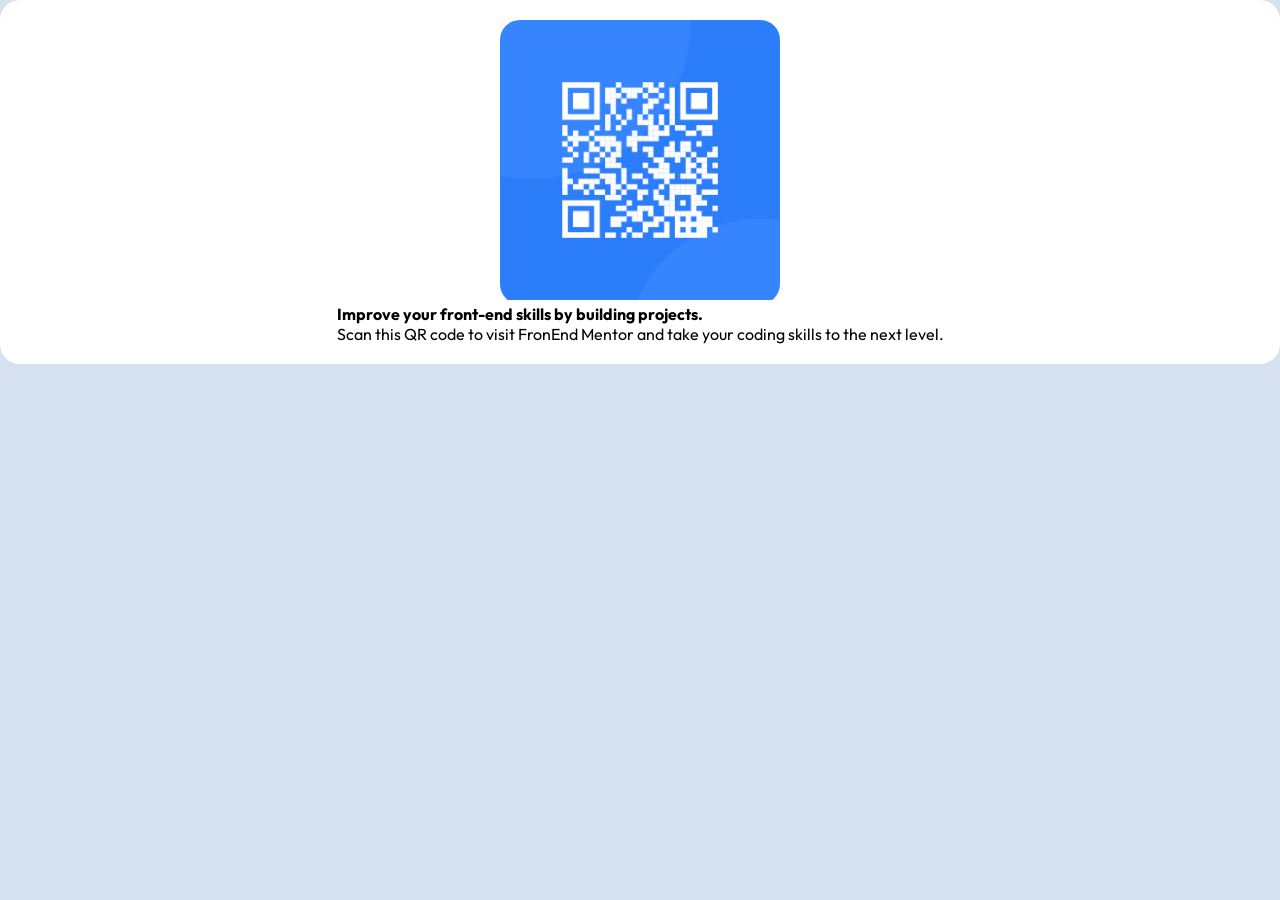
==== index.html @ ebc79e24 "Primer commit: Estructura y diseño del QR" ====
<!DOCTYPE html>
<html lang="ES">

<head>
    <meta charset="UTF-8">
    <link rel="stylesheet" href="style.css">
    <link rel="preconnect" href="https://fonts.googleapis.com">
<link rel="preconnect" href="https://fonts.gstatic.com" crossorigin>
<link href="https://fonts.googleapis.com/css2?family=Outfit:wght@400;700&display=swap" rel="stylesheet">
</head>

<body>
    <article class="card">
        <div class="qr">
            <img class="image" src="qr-code-component-main/images/image-qr-code.png" alt="QR code">
        </div>
        <div class="text">
            <p class="bold">Improve your front-end skills by building projects.</p>
            <p class="normal">Scan this QR code to visit FronEnd Mentor and take your coding skills to the next level.</p>
        </div>
    </article>
</body>
---- style.css ----
* {
    margin: 0;
    padding: 0;
    box-sizing: border-box;
}

body {
        background:  hsl(212, 45%, 89%);
}

.card {
    background: white;
    padding: 20px;
    display: flex;
    flex-direction: column;
    align-items: center;
    justify-content: center;
    border-radius: 20px;
}

.image {
    width: 280px;
    object-fit: cover;

}

.qr {
    border-radius: 20px;
    overflow: hidden;
}

.normal {
    font-family: outfit, sans-serif;
    font-weight: 400;
}

.bold {
    font-family: outfit, sans-serif;
    font-weight: 700;
}

.text {

}
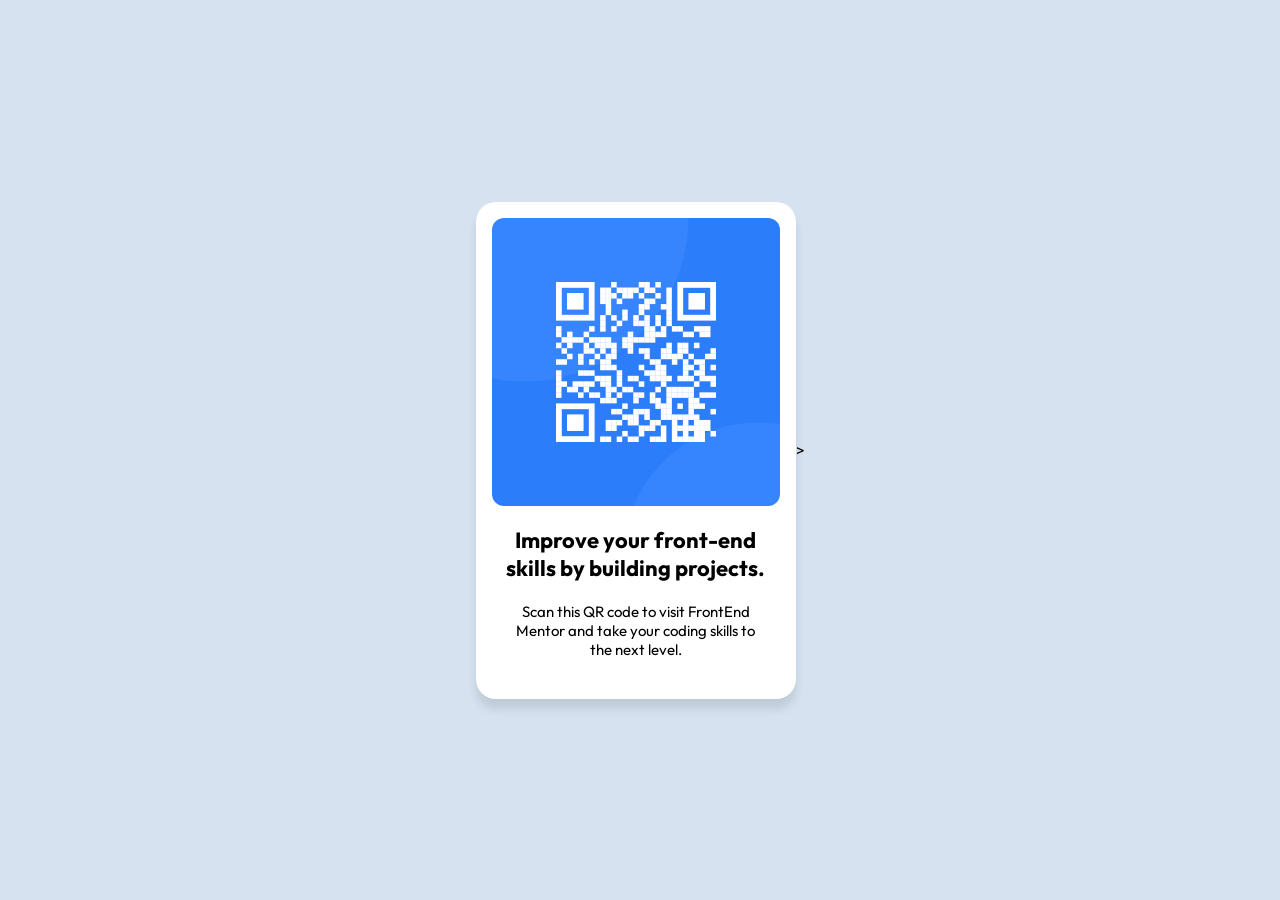
==== commit d3f6c273: "quinta versión" ====
--- a/index.html
+++ b/index.html
@@ -1,22 +1,25 @@
 <!DOCTYPE html>
-<html lang="ES">
+<html lang="es">
 
 <head>
     <meta charset="UTF-8">
-    <link rel="stylesheet" href="style.css">
+    <meta name="viewport" content="width=device-width, initial-scale=1.0">
+    <title>Qu Code Card</title>
+    <link rel="icon" type="image/x-icon" sizes="32x32" href="images/favicon-32x32.png">
+    <link rel="stylesheet" href="styles.css">
     <link rel="preconnect" href="https://fonts.googleapis.com">
 <link rel="preconnect" href="https://fonts.gstatic.com" crossorigin>
 <link href="https://fonts.googleapis.com/css2?family=Outfit:wght@400;700&display=swap" rel="stylesheet">
 </head>
 
 <body>
-    <article class="card">
-        <div class="qr">
-            <img class="image" src="qr-code-component-main/images/image-qr-code.png" alt="QR code">
+    <section class="card">
+        <div class="qr-container">
+            <img src="images/image-qr-code.png" class="image" alt="Qr Code">
         </div>
         <div class="text">
-            <p class="bold">Improve your front-end skills by building projects.</p>
-            <p class="normal">Scan this QR code to visit FronEnd Mentor and take your coding skills to the next level.</p>
+            <h1 class="title">Improve your front-end skills by building projects.</h1>
+            <p class="description">Scan this QR code to visit FrontEnd Mentor and take your coding skills to the next level.</p>
         </div>
-    </article>
-</body>+    </section>
+</body>>
--- a/styles.css
+++ b/styles.css
@@ -0,0 +1,58 @@
+* {
+    margin: 0;
+    padding: 0;
+    box-sizing: border-box;
+}
+
+:root {
+    --background:hsl(212, 45%, 89%);
+    --card:white;
+    --title:hsl(218, 44%, 22%);
+    --description:hsl(216, 15%, 48%);
+}
+
+body {
+    background: var(--background);
+    display: flex;
+    min-height: 100vh;
+    justify-content: center;
+    align-items: center;
+    font-family: "Outfit", sans-serif;
+}
+
+.card {
+    background: var(--card);
+    width: 320px;
+    border-radius: 20px;
+    padding: 16px;
+    box-shadow: 0 10px 10px rgba(0, 0, 0, 0.1);
+}
+
+.qr-container {
+overflow: hidden;
+border-radius: 12px;
+margin-bottom: 20px;
+}
+
+.image {
+width: 100%;
+display: block;
+}
+
+.text {
+    text-align: center;
+}
+
+.title {
+    font-weight: 700;
+    font-size: 22px;
+    margin-bottom: 20px;
+    padding: 0 10px;
+}
+
+.description {
+    font-weight: 400;
+    font-size: 15px;
+    margin-bottom: 24px;
+    padding: 0 15px;
+}
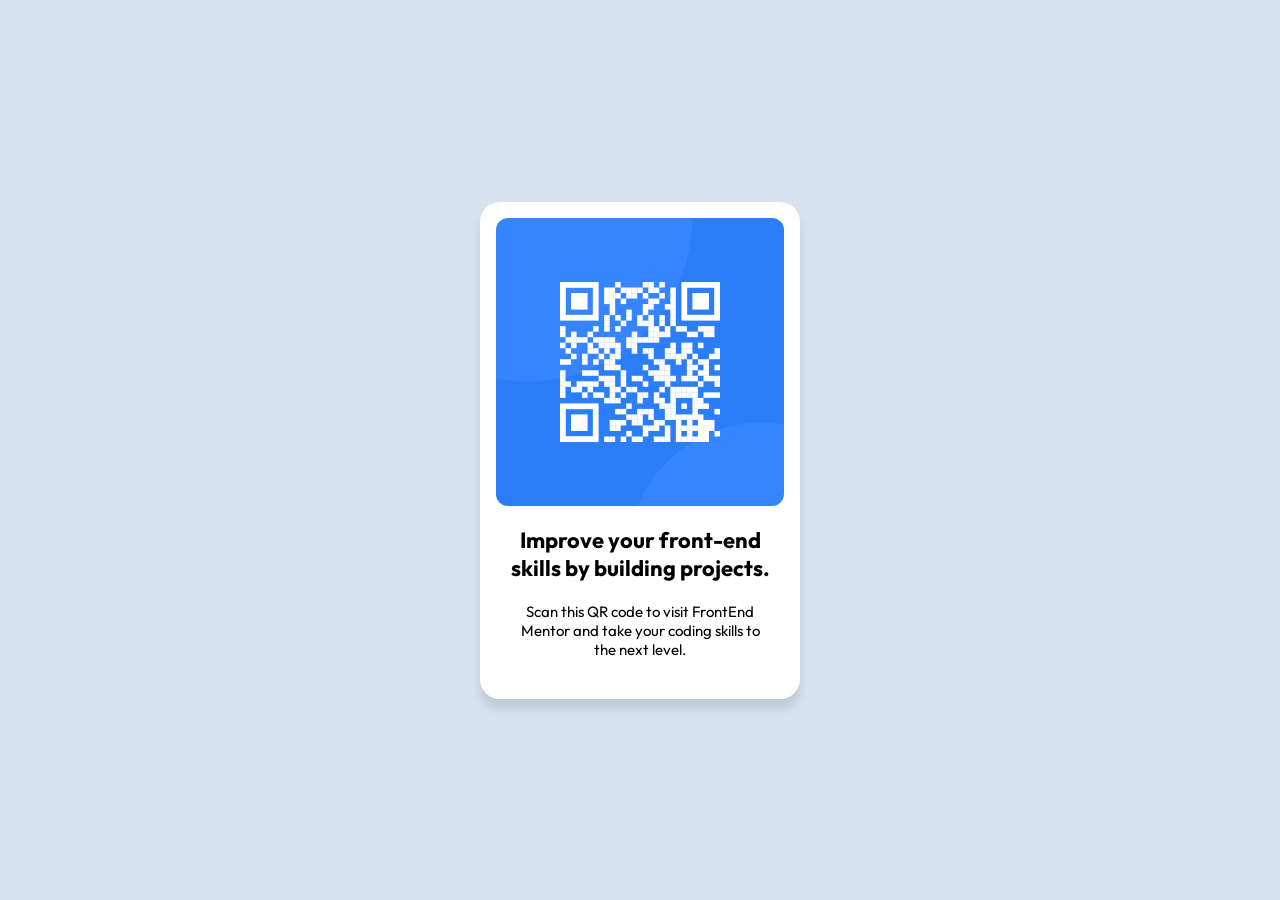
==== commit c899dbd1: "sexta versión" ====
--- a/index.html
+++ b/index.html
@@ -22,4 +22,4 @@
             <p class="description">Scan this QR code to visit FrontEnd Mentor and take your coding skills to the next level.</p>
         </div>
     </section>
-</body>>+</body>
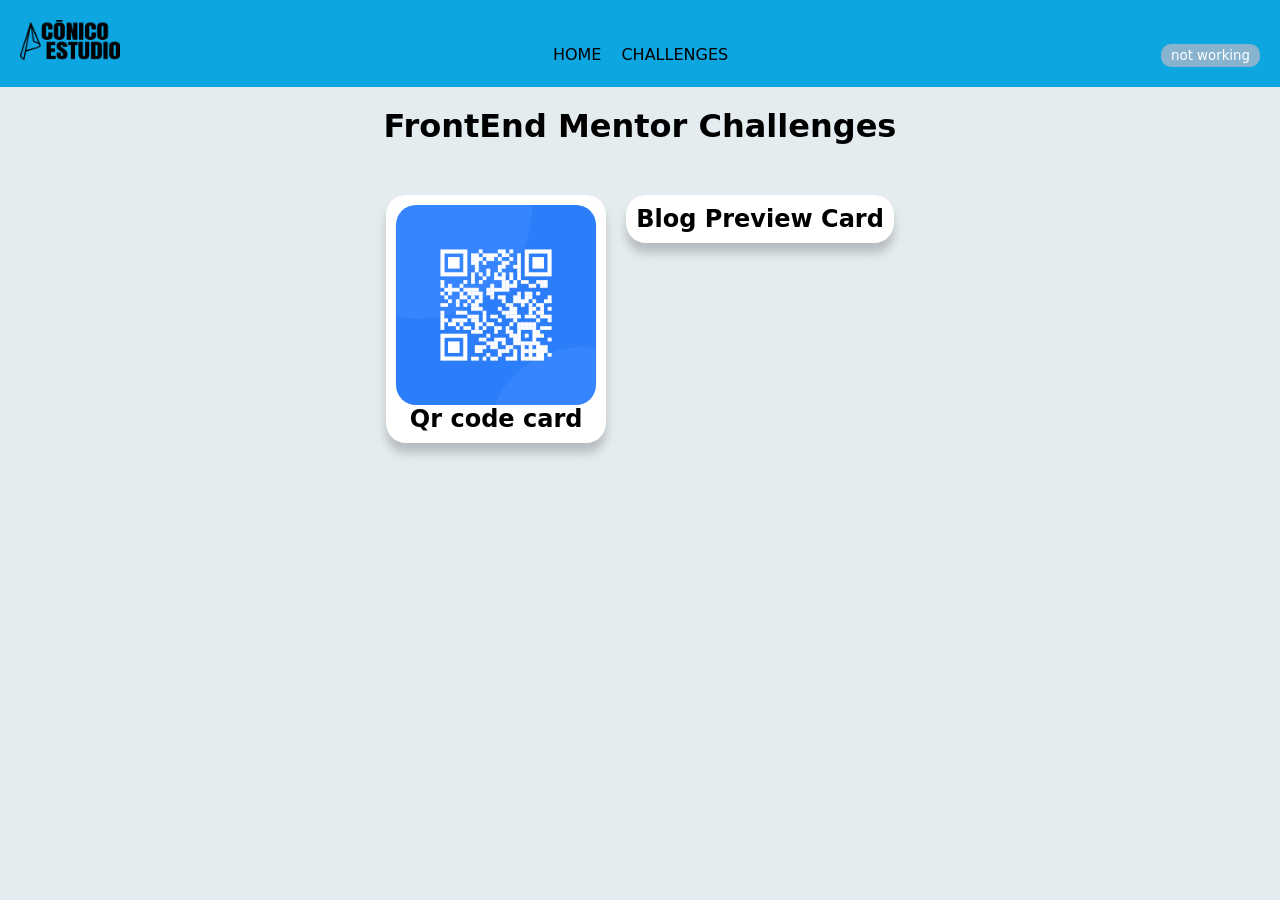
==== commit 36923d10: "Nueva web" ====
--- a/index.html
+++ b/index.html
@@ -3,23 +3,38 @@
 
 <head>
     <meta charset="UTF-8">
-    <meta name="viewport" content="width=device-width, initial-scale=1.0">
-    <title>Qu Code Card</title>
-    <link rel="icon" type="image/x-icon" sizes="32x32" href="images/favicon-32x32.png">
     <link rel="stylesheet" href="styles.css">
-    <link rel="preconnect" href="https://fonts.googleapis.com">
-<link rel="preconnect" href="https://fonts.gstatic.com" crossorigin>
-<link href="https://fonts.googleapis.com/css2?family=Outfit:wght@400;700&display=swap" rel="stylesheet">
+
 </head>
 
 <body>
-    <section class="card">
-        <div class="qr-container">
-            <img src="images/image-qr-code.png" class="image" alt="Qr Code">
-        </div>
-        <div class="text">
-            <h1 class="title">Improve your front-end skills by building projects.</h1>
-            <p class="description">Scan this QR code to visit FrontEnd Mentor and take your coding skills to the next level.</p>
-        </div>
-    </section>
-</body>+    <header>
+        <img id="logo" src="images/ConicoEstudio.png" alt="logo">
+        <nav>
+            <ul>
+                <li><a href="index.html">
+                    HOME</li></a>
+                <li><a href="index.html">
+                    CHALLENGES</li></a>
+            </ul>
+        </nav>
+        <button>not working</button>
+    </header>
+    <main>
+        <h1>FrontEnd Mentor Challenges</h1>
+        <section>
+            <a href="index1.html">
+            <article>
+                <img class="card-image" src="images/image-qr-code.png" alt="">
+                <h2>Qr code card</h2>
+            </article>
+            </a>
+             <a href="index1.html">
+            <article>
+                <img class="card-image" src="blog-preview-card-main/assets/images/illustration-article.svg" alt="">
+                <h2>Blog Preview Card</h2>
+            </article>
+            </a>
+        </section>
+    </main>
+</body>
--- a/styles.css
+++ b/styles.css
@@ -2,57 +2,81 @@
     margin: 0;
     padding: 0;
     box-sizing: border-box;
+        font-family: system-ui, -apple-system, BlinkMacSystemFont, 'Segoe UI', Roboto, Oxygen, Ubuntu, Cantarell, 'Open Sans', 'Helvetica Neue', sans-serif;
+
 }
 
 :root {
-    --background:hsl(212, 45%, 89%);
-    --card:white;
-    --title:hsl(218, 44%, 22%);
-    --description:hsl(216, 15%, 48%);
+    --background: hsl(197, 88%, 47%);
+    --lightBlue: rgb(136, 179, 207);
+    --bodyBackground: hsl(202, 28%, 92%);
+    --Gray950: hsl(0, 0%, 7%);
+}
+
+header {
+    background: var(--background) ;
+    padding: 20px;
+    display: flex;
+    justify-content: space-between;
+    align-items: baseline;
+}
+
+ul {
+    display: flex;
+    gap: 20px;
+    list-style: none;
 }
 
 body {
-    background: var(--background);
+    background-color: var(--bodyBackground);
+
+}
+
+main {
+    margin-top: 20px;
     display: flex;
-    min-height: 100vh;
+    flex-direction: column;
     justify-content: center;
     align-items: center;
-    font-family: "Outfit", sans-serif;
+    gap: 50px;
 }
 
-.card {
-    background: var(--card);
-    width: 320px;
-    border-radius: 20px;
-    padding: 16px;
-    box-shadow: 0 10px 10px rgba(0, 0, 0, 0.1);
+#logo {
+    width: 100px;
+    height: 40px;
 }
 
-.qr-container {
-overflow: hidden;
-border-radius: 12px;
-margin-bottom: 20px;
+article {
+    background-color: white;
+    display: flex;
+    flex-direction: column;
+    padding: 10px;
+    border-radius: 20px;
+    align-items: center;
+    cursor: pointer;
+    box-shadow: 0 10px 10px rgba(0, 0, 0, 0.2);
+
 }
 
-.image {
-width: 100%;
-display: block;
+.card-image {
+    width: 200px;
+    border-radius: 20px;
 }
 
-.text {
-    text-align: center;
+a {
+    text-decoration: none;
+    color: inherit;
 }
 
-.title {
-    font-weight: 700;
-    font-size: 22px;
-    margin-bottom: 20px;
-    padding: 0 10px;
+section {
+    display: flex;
+    gap: 20px;
 }
 
-.description {
-    font-weight: 400;
-    font-size: 15px;
-    margin-bottom: 24px;
-    padding: 0 15px;
-}+button {
+    background: var(--lightBlue);
+    color: white;
+    border: none;
+    padding: 4px 10px;
+    border-radius: 10px;
+}
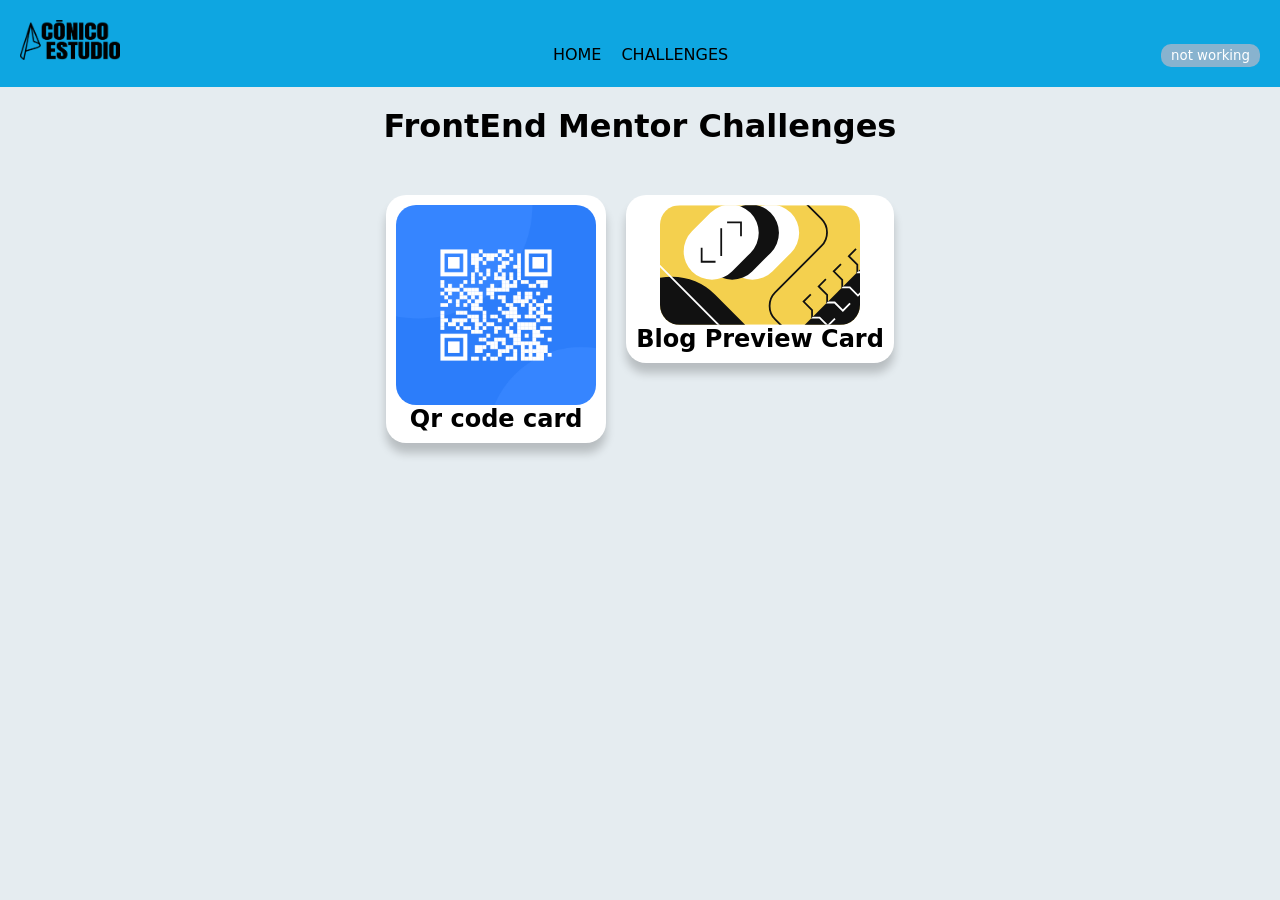
==== commit 9e3b3aa2: "Nueva Web" ====
--- a/index.html
+++ b/index.html
@@ -29,9 +29,9 @@
                 <h2>Qr code card</h2>
             </article>
             </a>
-             <a href="index1.html">
+             <a href="index2.html">
             <article>
-                <img class="card-image" src="blog-preview-card-main/assets/images/illustration-article.svg" alt="">
+                <img class="card-image" src="images/illustration-article.svg" alt="">
                 <h2>Blog Preview Card</h2>
             </article>
             </a>
